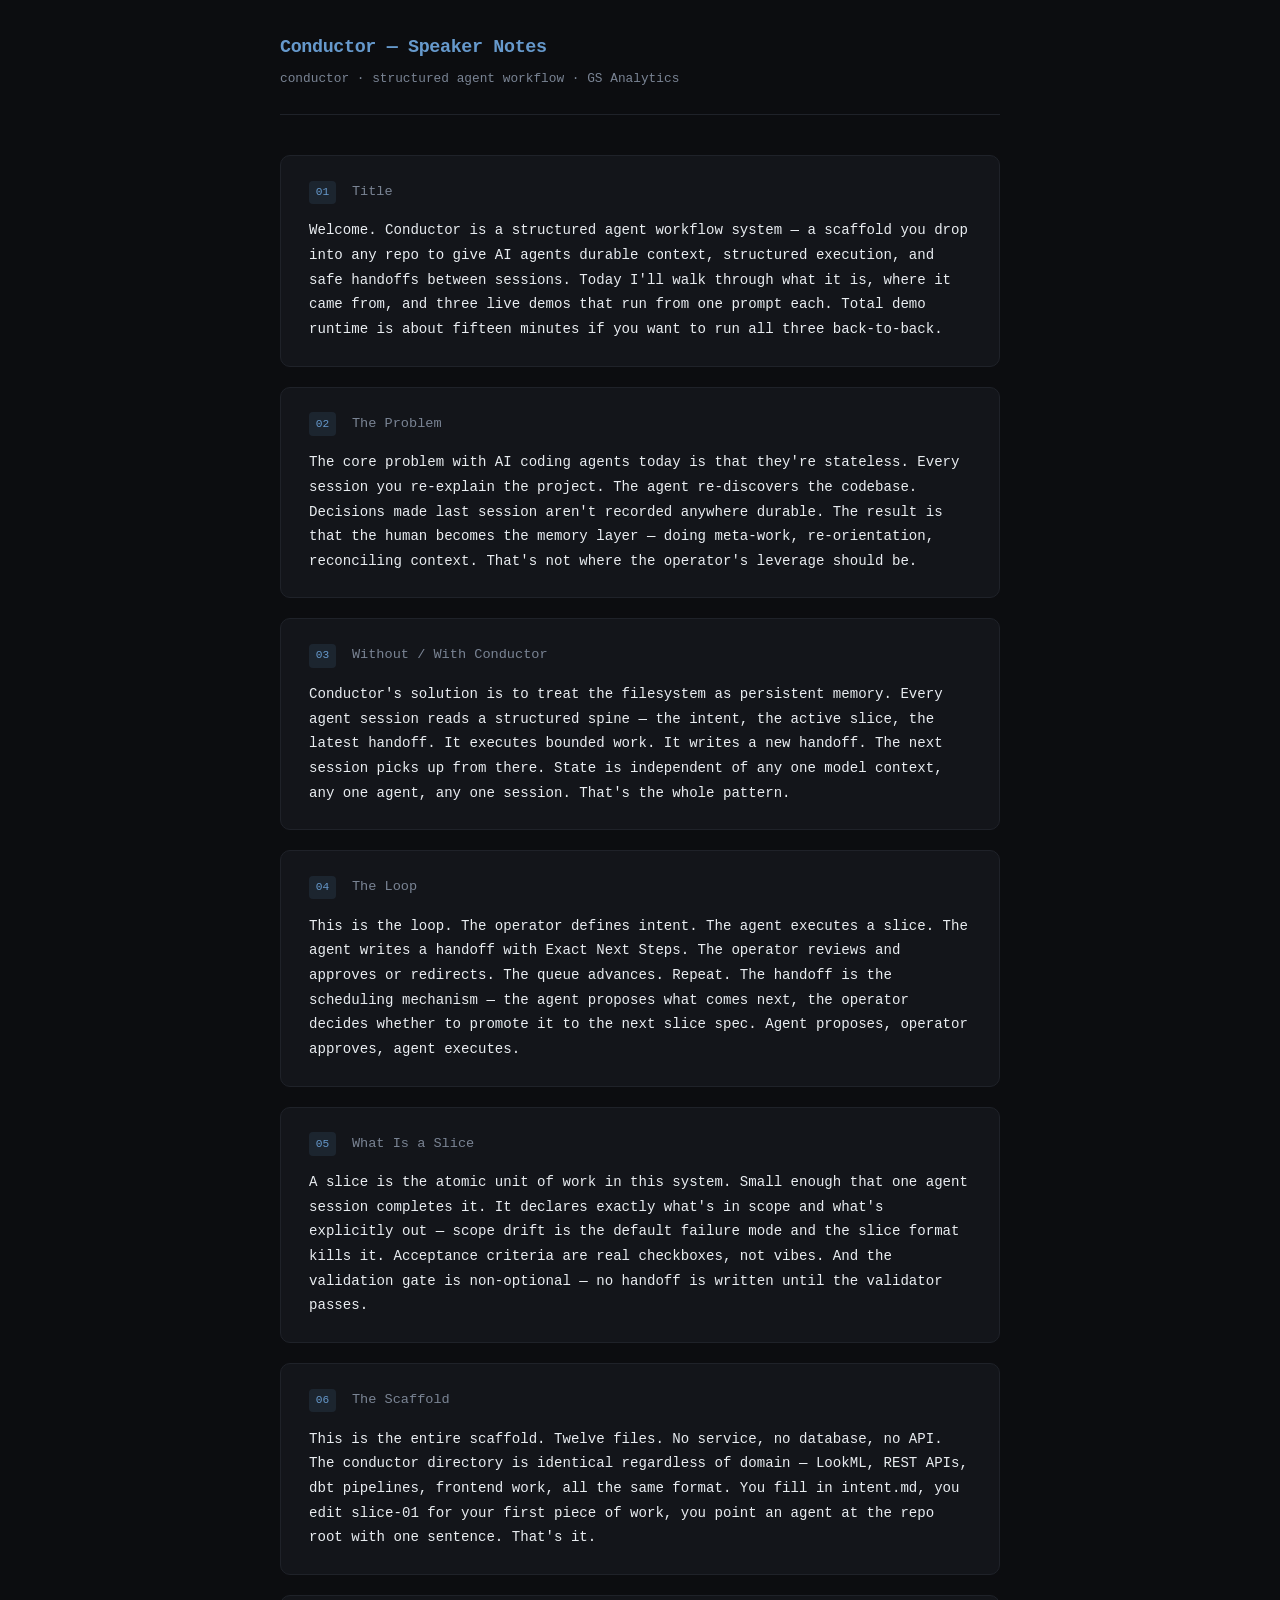
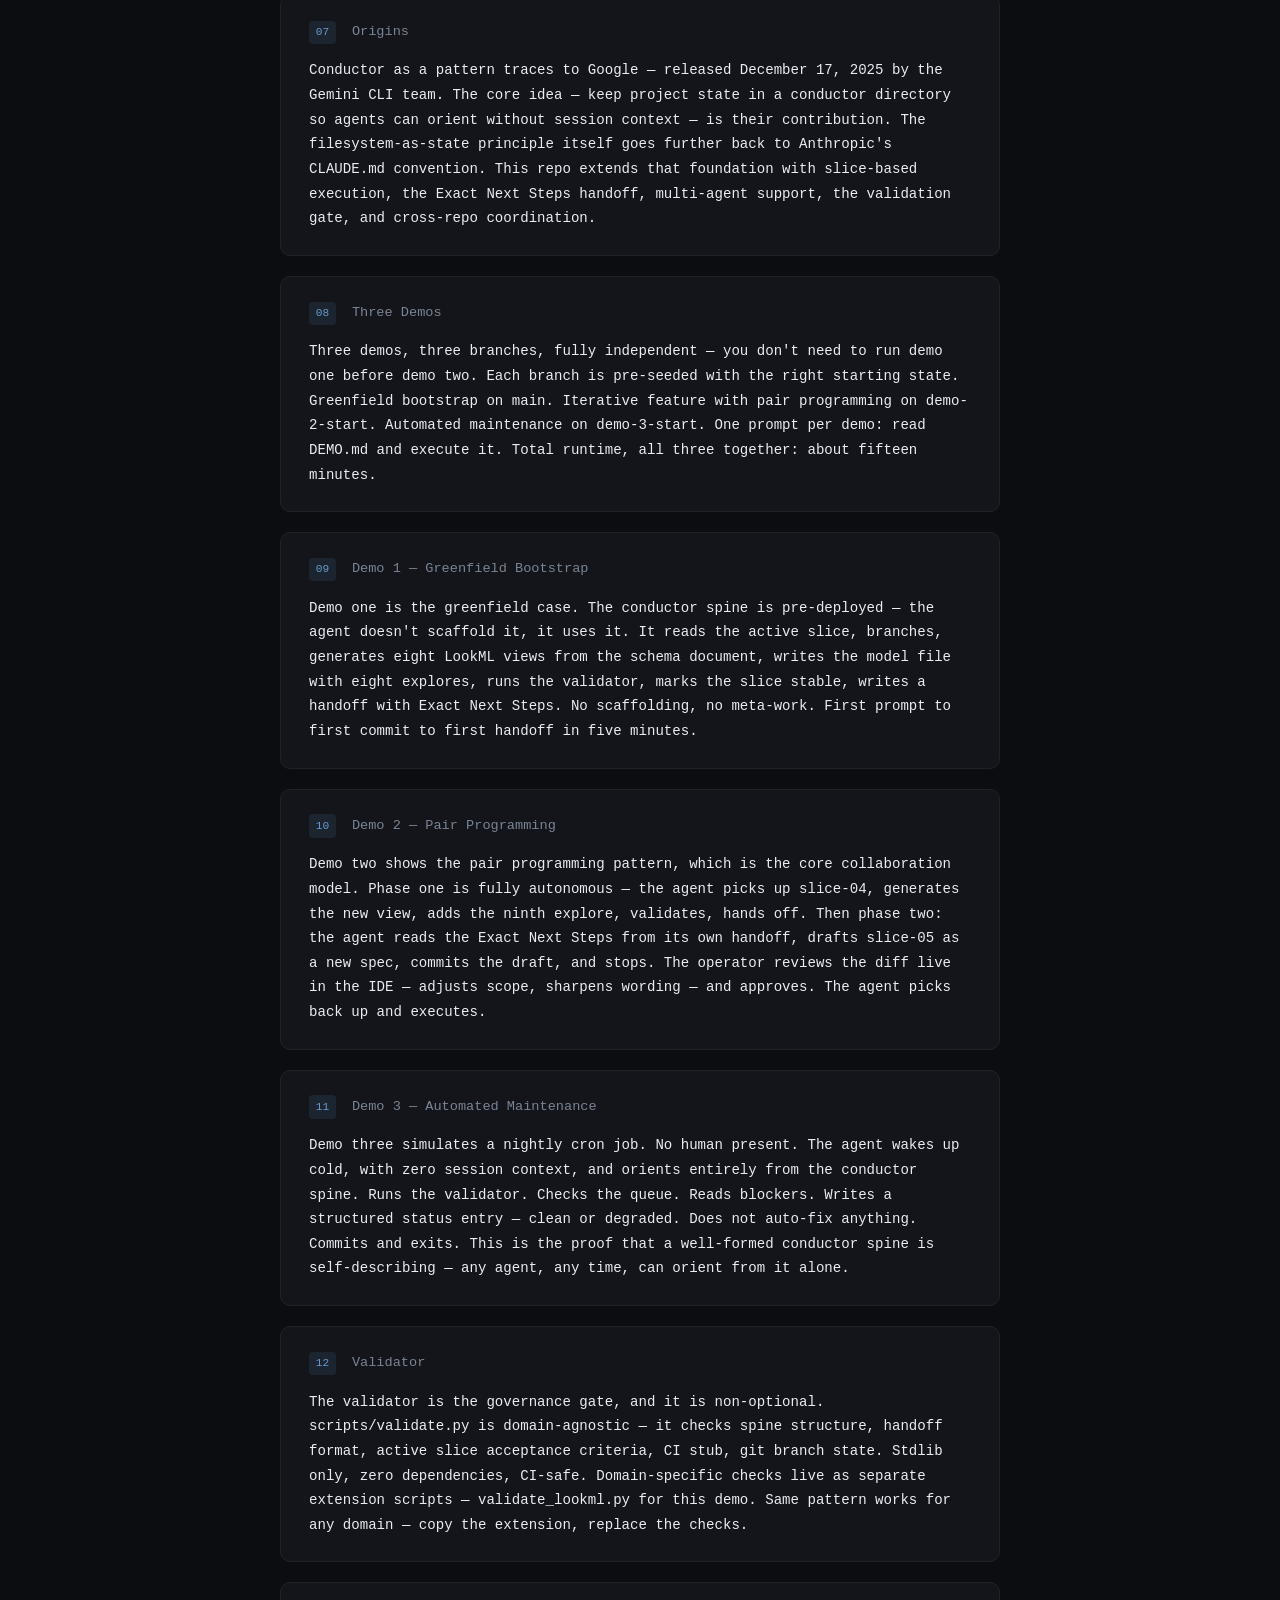
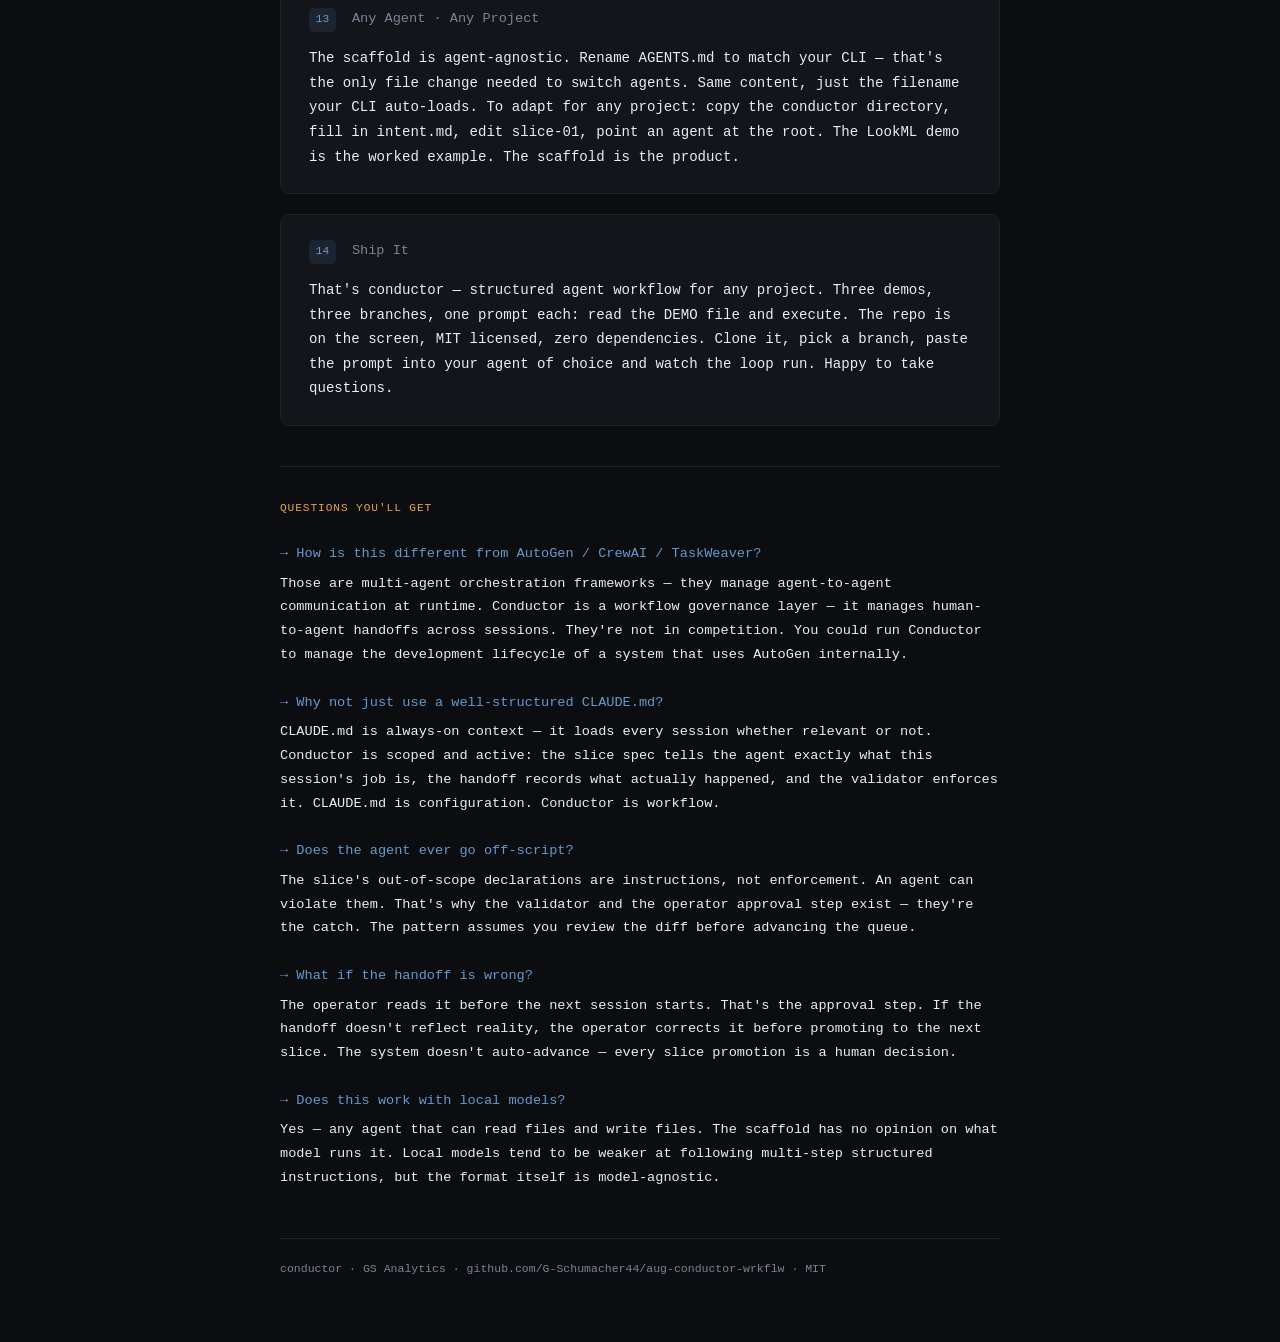
==== docs/notes.html @ 524f65d3 "feat(docs): add speaker notes companion page 14 slide notes + Q&A FAQ section (AutoGen/CrewAI, CLAUD" ====
<!doctype html>
<html lang="en">
<head>
  <meta charset="utf-8">
  <meta name="viewport" content="width=device-width, initial-scale=1">
  <title>Conductor — Speaker Notes</title>
  <style>
    :root {
      --bg:      #0c0d10;
      --surface: #13151a;
      --border:  #1f2229;
      --brand:   #6699cc;
      --text:    #e9edf1;
      --muted:   #7a8494;
      --ok:      #4caf82;
      --warn:    #e8a44a;
    }
    * { box-sizing: border-box; margin: 0; padding: 0; }
    body {
      background: var(--bg); color: var(--text);
      font-family: 'JetBrains Mono', 'Fira Code', ui-monospace, monospace;
      font-size: 15px; line-height: 1.7;
      padding: 2rem 1.25rem 4rem;
      max-width: 760px; margin: 0 auto;
    }
    header {
      border-bottom: 1px solid var(--border);
      padding-bottom: 1.5rem; margin-bottom: 2.5rem;
    }
    header h1 { font-size: 1.15rem; color: var(--brand); letter-spacing: -0.02em; }
    header p  { font-size: 0.8rem; color: var(--muted); margin-top: 0.3rem; }
    .slide {
      background: var(--surface); border: 1px solid var(--border);
      border-radius: 10px; padding: 1.5rem 1.75rem;
      margin-bottom: 1.25rem;
    }
    .slide-header {
      display: flex; align-items: baseline; gap: 1rem;
      margin-bottom: 0.9rem;
    }
    .num {
      font-size: 0.7rem; color: var(--brand);
      background: rgba(102,153,204,0.12);
      padding: 0.2em 0.6em; border-radius: 4px;
      white-space: nowrap; flex-shrink: 0;
    }
    .title { font-size: 0.85rem; color: var(--muted); }
    .note  { font-size: 0.88rem; color: var(--text); line-height: 1.75; }
    .divider {
      border: none; border-top: 1px solid var(--border);
      margin: 2.5rem 0 2rem;
    }
    .faq-header {
      font-size: 0.7rem; color: var(--warn); letter-spacing: 0.08em;
      text-transform: uppercase; margin-bottom: 1.5rem;
    }
    .faq { margin-bottom: 1.5rem; }
    .faq .q { color: var(--brand); font-size: 0.85rem; margin-bottom: 0.4rem; }
    .faq .a { color: var(--text); font-size: 0.85rem; line-height: 1.75; }
    footer {
      margin-top: 3rem; padding-top: 1.25rem;
      border-top: 1px solid var(--border);
      font-size: 0.72rem; color: var(--muted);
    }
  </style>
</head>
<body>

<header>
  <h1>Conductor — Speaker Notes</h1>
  <p>conductor · structured agent workflow · GS Analytics</p>
</header>

<div class="slide">
  <div class="slide-header">
    <span class="num">01</span>
    <span class="title">Title</span>
  </div>
  <p class="note">Welcome. Conductor is a structured agent workflow system — a scaffold you drop into any repo to give AI agents durable context, structured execution, and safe handoffs between sessions. Today I'll walk through what it is, where it came from, and three live demos that run from one prompt each. Total demo runtime is about fifteen minutes if you want to run all three back-to-back.</p>
</div>

<div class="slide">
  <div class="slide-header">
    <span class="num">02</span>
    <span class="title">The Problem</span>
  </div>
  <p class="note">The core problem with AI coding agents today is that they're stateless. Every session you re-explain the project. The agent re-discovers the codebase. Decisions made last session aren't recorded anywhere durable. The result is that the human becomes the memory layer — doing meta-work, re-orientation, reconciling context. That's not where the operator's leverage should be.</p>
</div>

<div class="slide">
  <div class="slide-header">
    <span class="num">03</span>
    <span class="title">Without / With Conductor</span>
  </div>
  <p class="note">Conductor's solution is to treat the filesystem as persistent memory. Every agent session reads a structured spine — the intent, the active slice, the latest handoff. It executes bounded work. It writes a new handoff. The next session picks up from there. State is independent of any one model context, any one agent, any one session. That's the whole pattern.</p>
</div>

<div class="slide">
  <div class="slide-header">
    <span class="num">04</span>
    <span class="title">The Loop</span>
  </div>
  <p class="note">This is the loop. The operator defines intent. The agent executes a slice. The agent writes a handoff with Exact Next Steps. The operator reviews and approves or redirects. The queue advances. Repeat. The handoff is the scheduling mechanism — the agent proposes what comes next, the operator decides whether to promote it to the next slice spec. Agent proposes, operator approves, agent executes.</p>
</div>

<div class="slide">
  <div class="slide-header">
    <span class="num">05</span>
    <span class="title">What Is a Slice</span>
  </div>
  <p class="note">A slice is the atomic unit of work in this system. Small enough that one agent session completes it. It declares exactly what's in scope and what's explicitly out — scope drift is the default failure mode and the slice format kills it. Acceptance criteria are real checkboxes, not vibes. And the validation gate is non-optional — no handoff is written until the validator passes.</p>
</div>

<div class="slide">
  <div class="slide-header">
    <span class="num">06</span>
    <span class="title">The Scaffold</span>
  </div>
  <p class="note">This is the entire scaffold. Twelve files. No service, no database, no API. The conductor directory is identical regardless of domain — LookML, REST APIs, dbt pipelines, frontend work, all the same format. You fill in intent.md, you edit slice-01 for your first piece of work, you point an agent at the repo root with one sentence. That's it.</p>
</div>

<div class="slide">
  <div class="slide-header">
    <span class="num">07</span>
    <span class="title">Origins</span>
  </div>
  <p class="note">Conductor as a pattern traces to Google — released December 17, 2025 by the Gemini CLI team. The core idea — keep project state in a conductor directory so agents can orient without session context — is their contribution. The filesystem-as-state principle itself goes further back to Anthropic's CLAUDE.md convention. This repo extends that foundation with slice-based execution, the Exact Next Steps handoff, multi-agent support, the validation gate, and cross-repo coordination.</p>
</div>

<div class="slide">
  <div class="slide-header">
    <span class="num">08</span>
    <span class="title">Three Demos</span>
  </div>
  <p class="note">Three demos, three branches, fully independent — you don't need to run demo one before demo two. Each branch is pre-seeded with the right starting state. Greenfield bootstrap on main. Iterative feature with pair programming on demo-2-start. Automated maintenance on demo-3-start. One prompt per demo: read DEMO.md and execute it. Total runtime, all three together: about fifteen minutes.</p>
</div>

<div class="slide">
  <div class="slide-header">
    <span class="num">09</span>
    <span class="title">Demo 1 — Greenfield Bootstrap</span>
  </div>
  <p class="note">Demo one is the greenfield case. The conductor spine is pre-deployed — the agent doesn't scaffold it, it uses it. It reads the active slice, branches, generates eight LookML views from the schema document, writes the model file with eight explores, runs the validator, marks the slice stable, writes a handoff with Exact Next Steps. No scaffolding, no meta-work. First prompt to first commit to first handoff in five minutes.</p>
</div>

<div class="slide">
  <div class="slide-header">
    <span class="num">10</span>
    <span class="title">Demo 2 — Pair Programming</span>
  </div>
  <p class="note">Demo two shows the pair programming pattern, which is the core collaboration model. Phase one is fully autonomous — the agent picks up slice-04, generates the new view, adds the ninth explore, validates, hands off. Then phase two: the agent reads the Exact Next Steps from its own handoff, drafts slice-05 as a new spec, commits the draft, and stops. The operator reviews the diff live in the IDE — adjusts scope, sharpens wording — and approves. The agent picks back up and executes.</p>
</div>

<div class="slide">
  <div class="slide-header">
    <span class="num">11</span>
    <span class="title">Demo 3 — Automated Maintenance</span>
  </div>
  <p class="note">Demo three simulates a nightly cron job. No human present. The agent wakes up cold, with zero session context, and orients entirely from the conductor spine. Runs the validator. Checks the queue. Reads blockers. Writes a structured status entry — clean or degraded. Does not auto-fix anything. Commits and exits. This is the proof that a well-formed conductor spine is self-describing — any agent, any time, can orient from it alone.</p>
</div>

<div class="slide">
  <div class="slide-header">
    <span class="num">12</span>
    <span class="title">Validator</span>
  </div>
  <p class="note">The validator is the governance gate, and it is non-optional. scripts/validate.py is domain-agnostic — it checks spine structure, handoff format, active slice acceptance criteria, CI stub, git branch state. Stdlib only, zero dependencies, CI-safe. Domain-specific checks live as separate extension scripts — validate_lookml.py for this demo. Same pattern works for any domain — copy the extension, replace the checks.</p>
</div>

<div class="slide">
  <div class="slide-header">
    <span class="num">13</span>
    <span class="title">Any Agent · Any Project</span>
  </div>
  <p class="note">The scaffold is agent-agnostic. Rename AGENTS.md to match your CLI — that's the only file change needed to switch agents. Same content, just the filename your CLI auto-loads. To adapt for any project: copy the conductor directory, fill in intent.md, edit slice-01, point an agent at the root. The LookML demo is the worked example. The scaffold is the product.</p>
</div>

<div class="slide">
  <div class="slide-header">
    <span class="num">14</span>
    <span class="title">Ship It</span>
  </div>
  <p class="note">That's conductor — structured agent workflow for any project. Three demos, three branches, one prompt each: read the DEMO file and execute. The repo is on the screen, MIT licensed, zero dependencies. Clone it, pick a branch, paste the prompt into your agent of choice and watch the loop run. Happy to take questions.</p>
</div>

<hr class="divider">

<p class="faq-header">Questions you'll get</p>

<div class="faq">
  <p class="q">→ How is this different from AutoGen / CrewAI / TaskWeaver?</p>
  <p class="a">Those are multi-agent orchestration frameworks — they manage agent-to-agent communication at runtime. Conductor is a workflow governance layer — it manages human-to-agent handoffs across sessions. They're not in competition. You could run Conductor to manage the development lifecycle of a system that uses AutoGen internally.</p>
</div>

<div class="faq">
  <p class="q">→ Why not just use a well-structured CLAUDE.md?</p>
  <p class="a">CLAUDE.md is always-on context — it loads every session whether relevant or not. Conductor is scoped and active: the slice spec tells the agent exactly what this session's job is, the handoff records what actually happened, and the validator enforces it. CLAUDE.md is configuration. Conductor is workflow.</p>
</div>

<div class="faq">
  <p class="q">→ Does the agent ever go off-script?</p>
  <p class="a">The slice's out-of-scope declarations are instructions, not enforcement. An agent can violate them. That's why the validator and the operator approval step exist — they're the catch. The pattern assumes you review the diff before advancing the queue.</p>
</div>

<div class="faq">
  <p class="q">→ What if the handoff is wrong?</p>
  <p class="a">The operator reads it before the next session starts. That's the approval step. If the handoff doesn't reflect reality, the operator corrects it before promoting to the next slice. The system doesn't auto-advance — every slice promotion is a human decision.</p>
</div>

<div class="faq">
  <p class="q">→ Does this work with local models?</p>
  <p class="a">Yes — any agent that can read files and write files. The scaffold has no opinion on what model runs it. Local models tend to be weaker at following multi-step structured instructions, but the format itself is model-agnostic.</p>
</div>

<footer>
  conductor · GS Analytics · github.com/G-Schumacher44/aug-conductor-wrkflw · MIT
</footer>

</body>
</html>
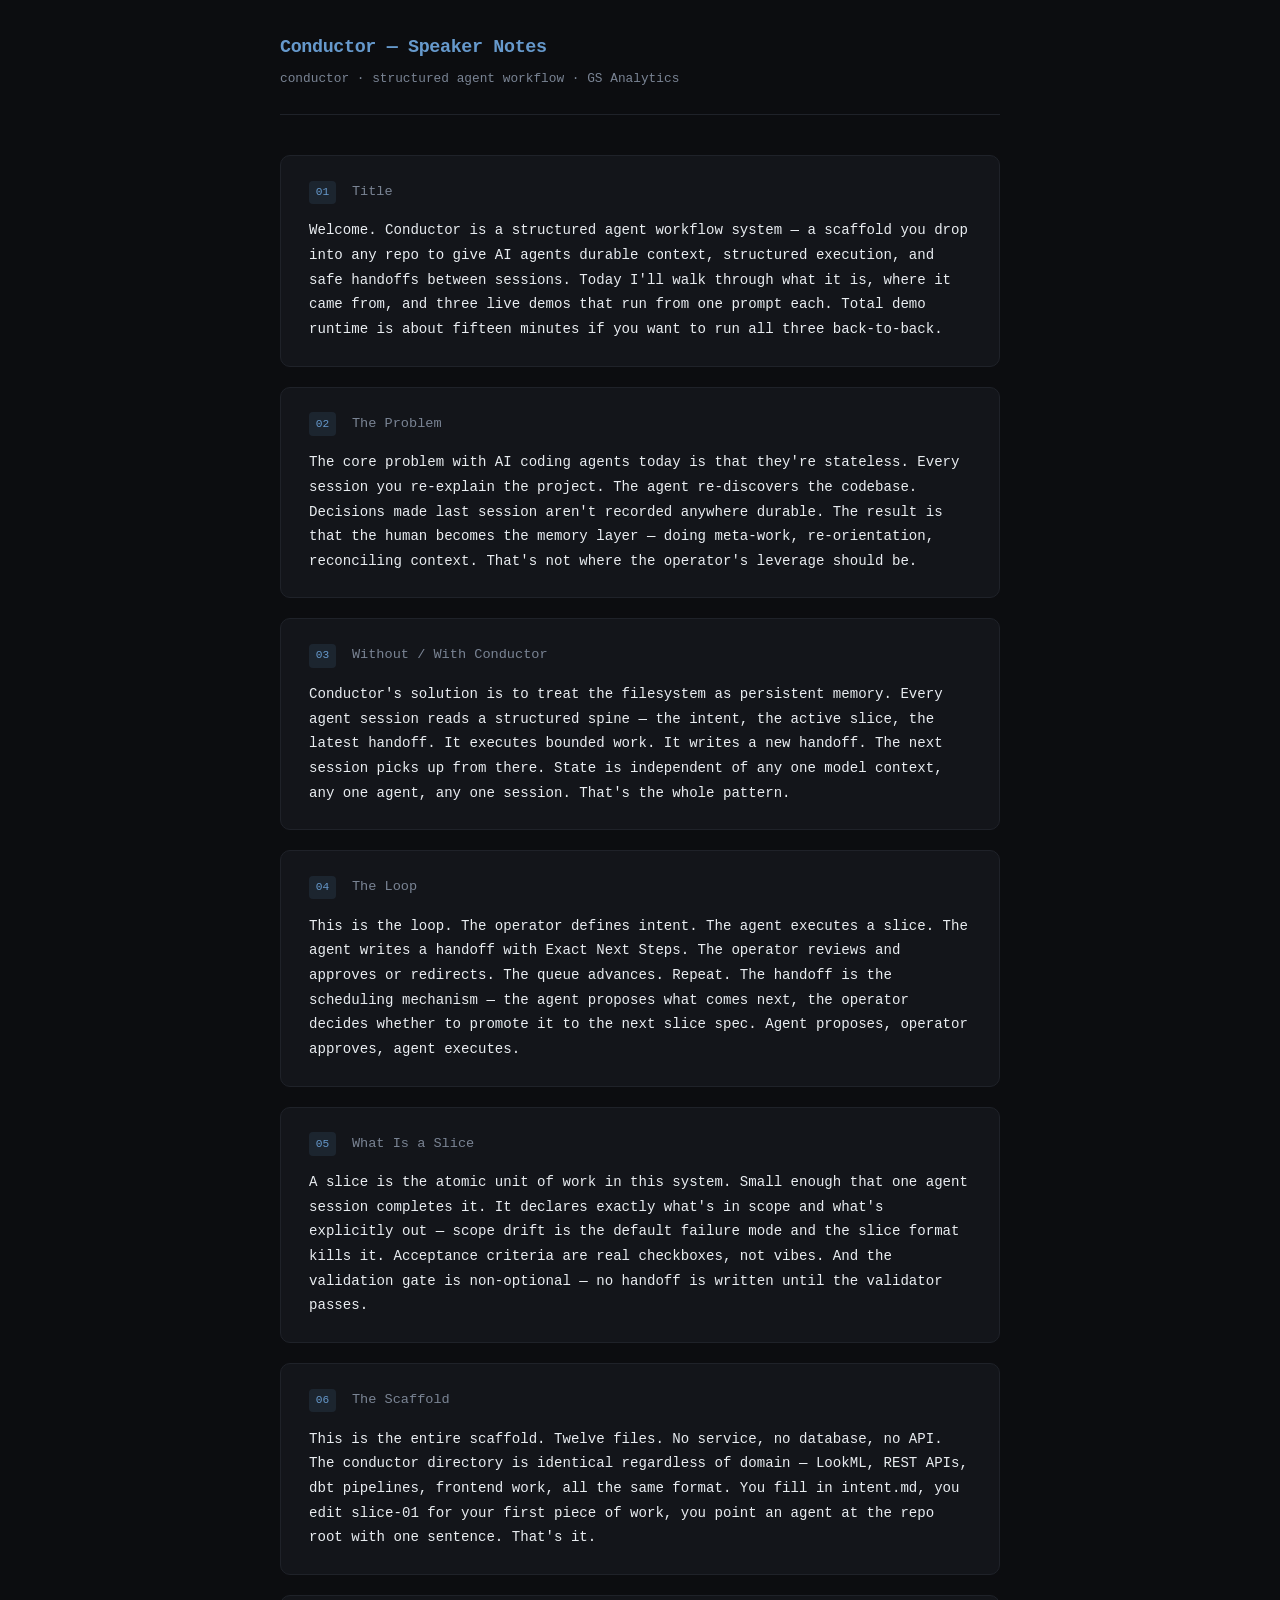
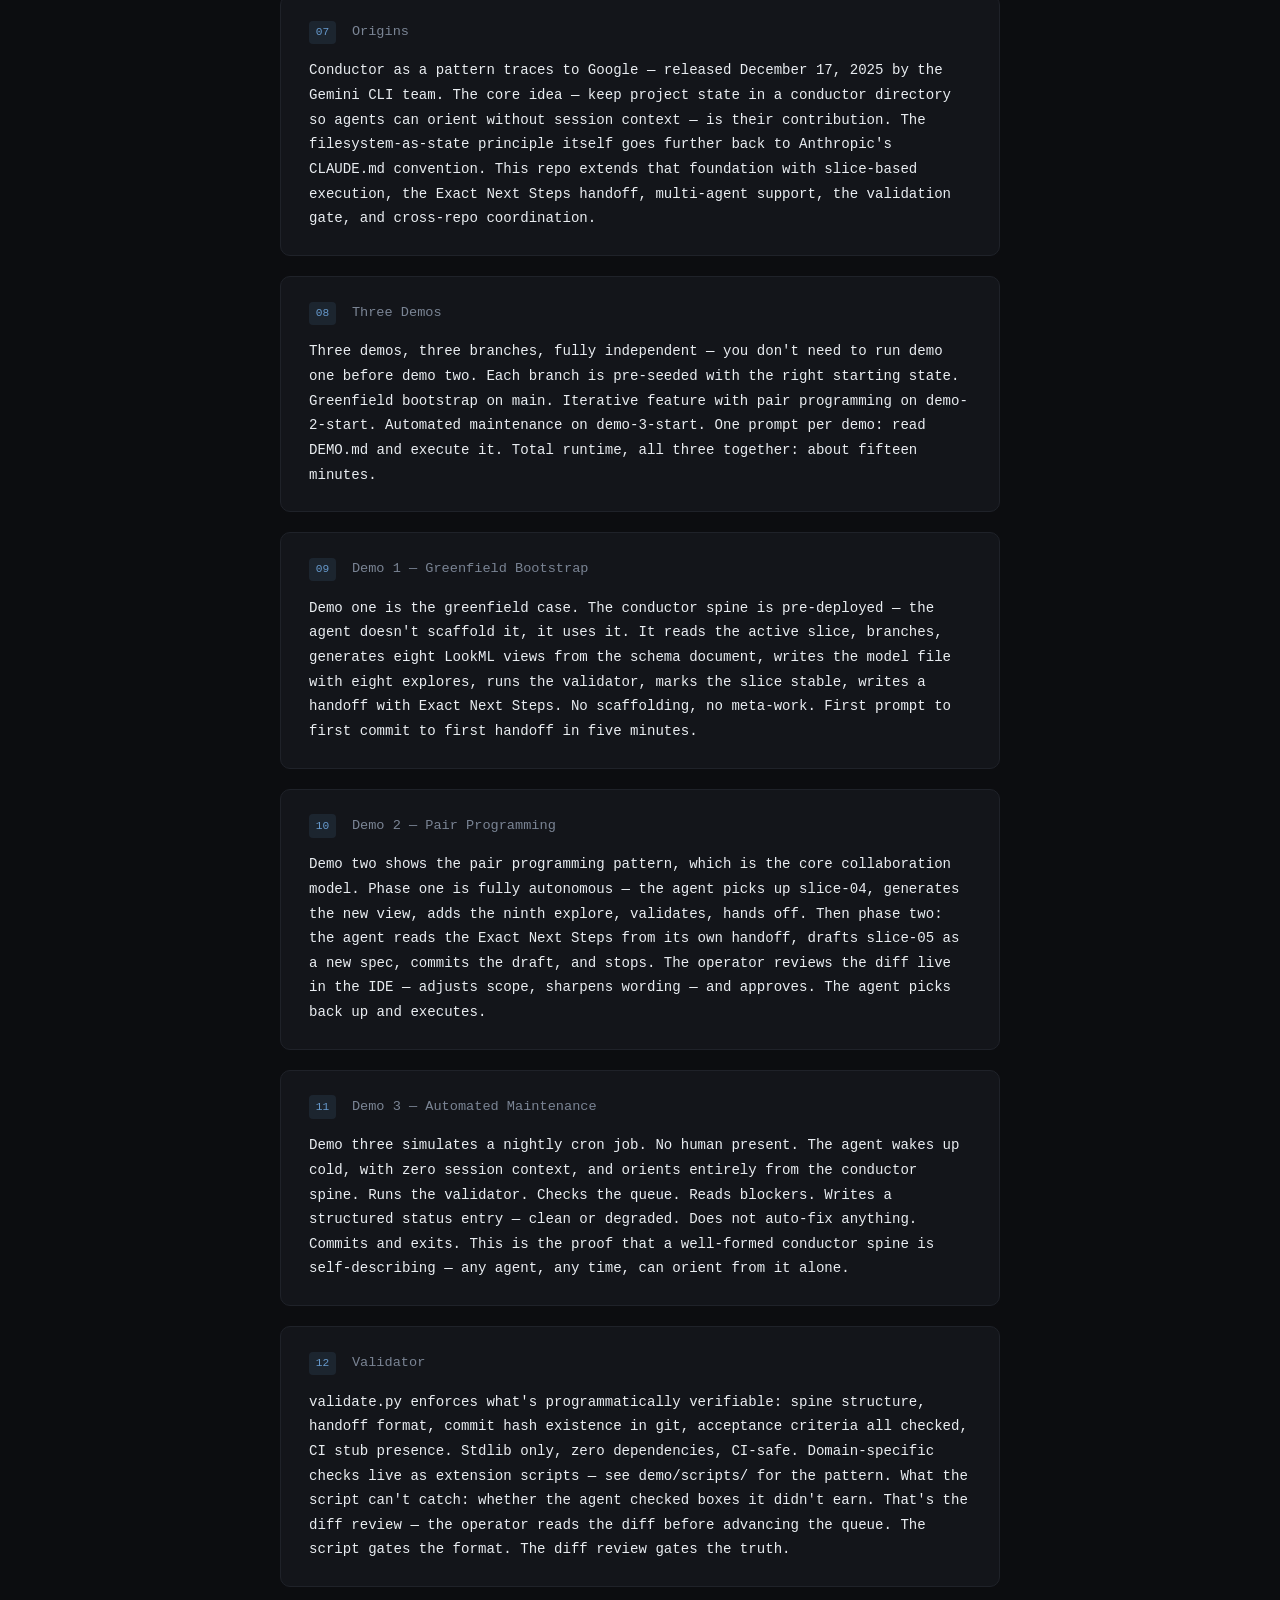
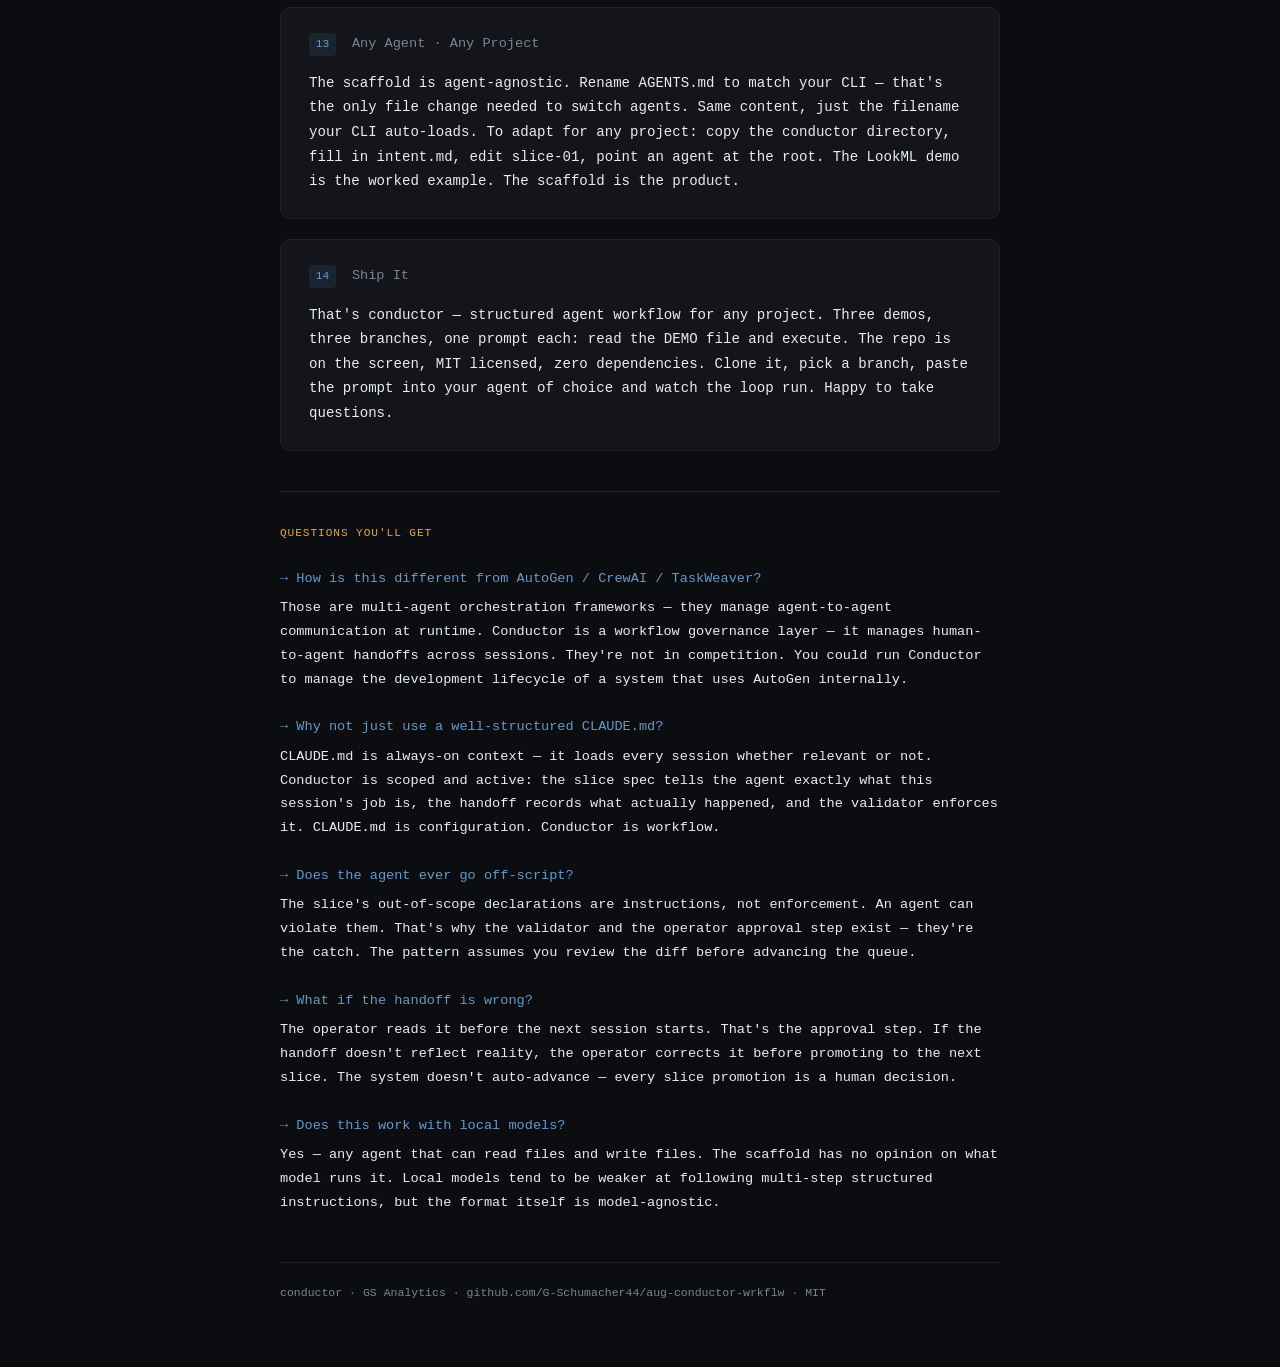
==== commit 4fed24b0: "fix(validate): honest governance scope — commit hash check, criteria fail, accurate slide copy valid" ====
--- a/docs/notes.html
+++ b/docs/notes.html
@@ -164,7 +164,7 @@
     <span class="num">12</span>
     <span class="title">Validator</span>
   </div>
-  <p class="note">The validator is the governance gate, and it is non-optional. scripts/validate.py is domain-agnostic — it checks spine structure, handoff format, active slice acceptance criteria, CI stub, git branch state. Stdlib only, zero dependencies, CI-safe. Domain-specific checks live as separate extension scripts — validate_lookml.py for this demo. Same pattern works for any domain — copy the extension, replace the checks.</p>
+  <p class="note">validate.py enforces what's programmatically verifiable: spine structure, handoff format, commit hash existence in git, acceptance criteria all checked, CI stub presence. Stdlib only, zero dependencies, CI-safe. Domain-specific checks live as extension scripts — see demo/scripts/ for the pattern. What the script can't catch: whether the agent checked boxes it didn't earn. That's the diff review — the operator reads the diff before advancing the queue. The script gates the format. The diff review gates the truth.</p>
 </div>
 
 <div class="slide">
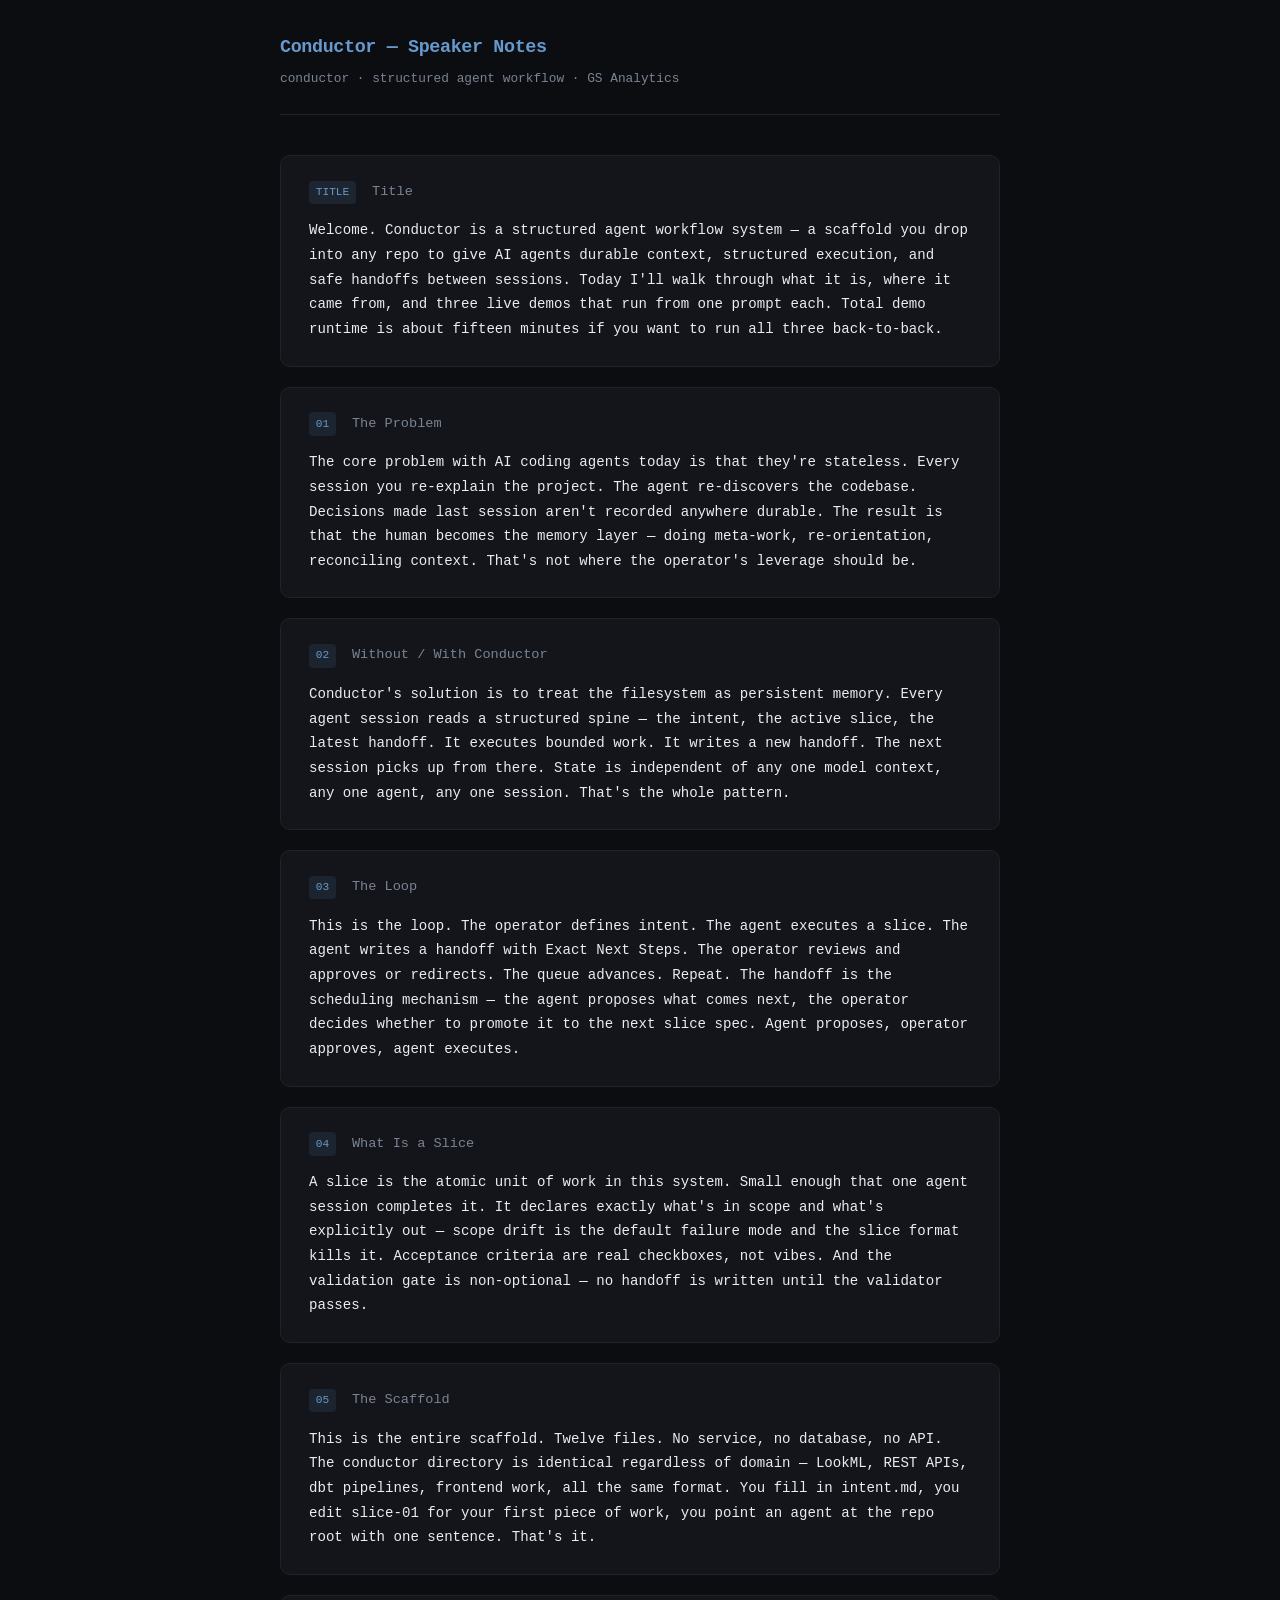
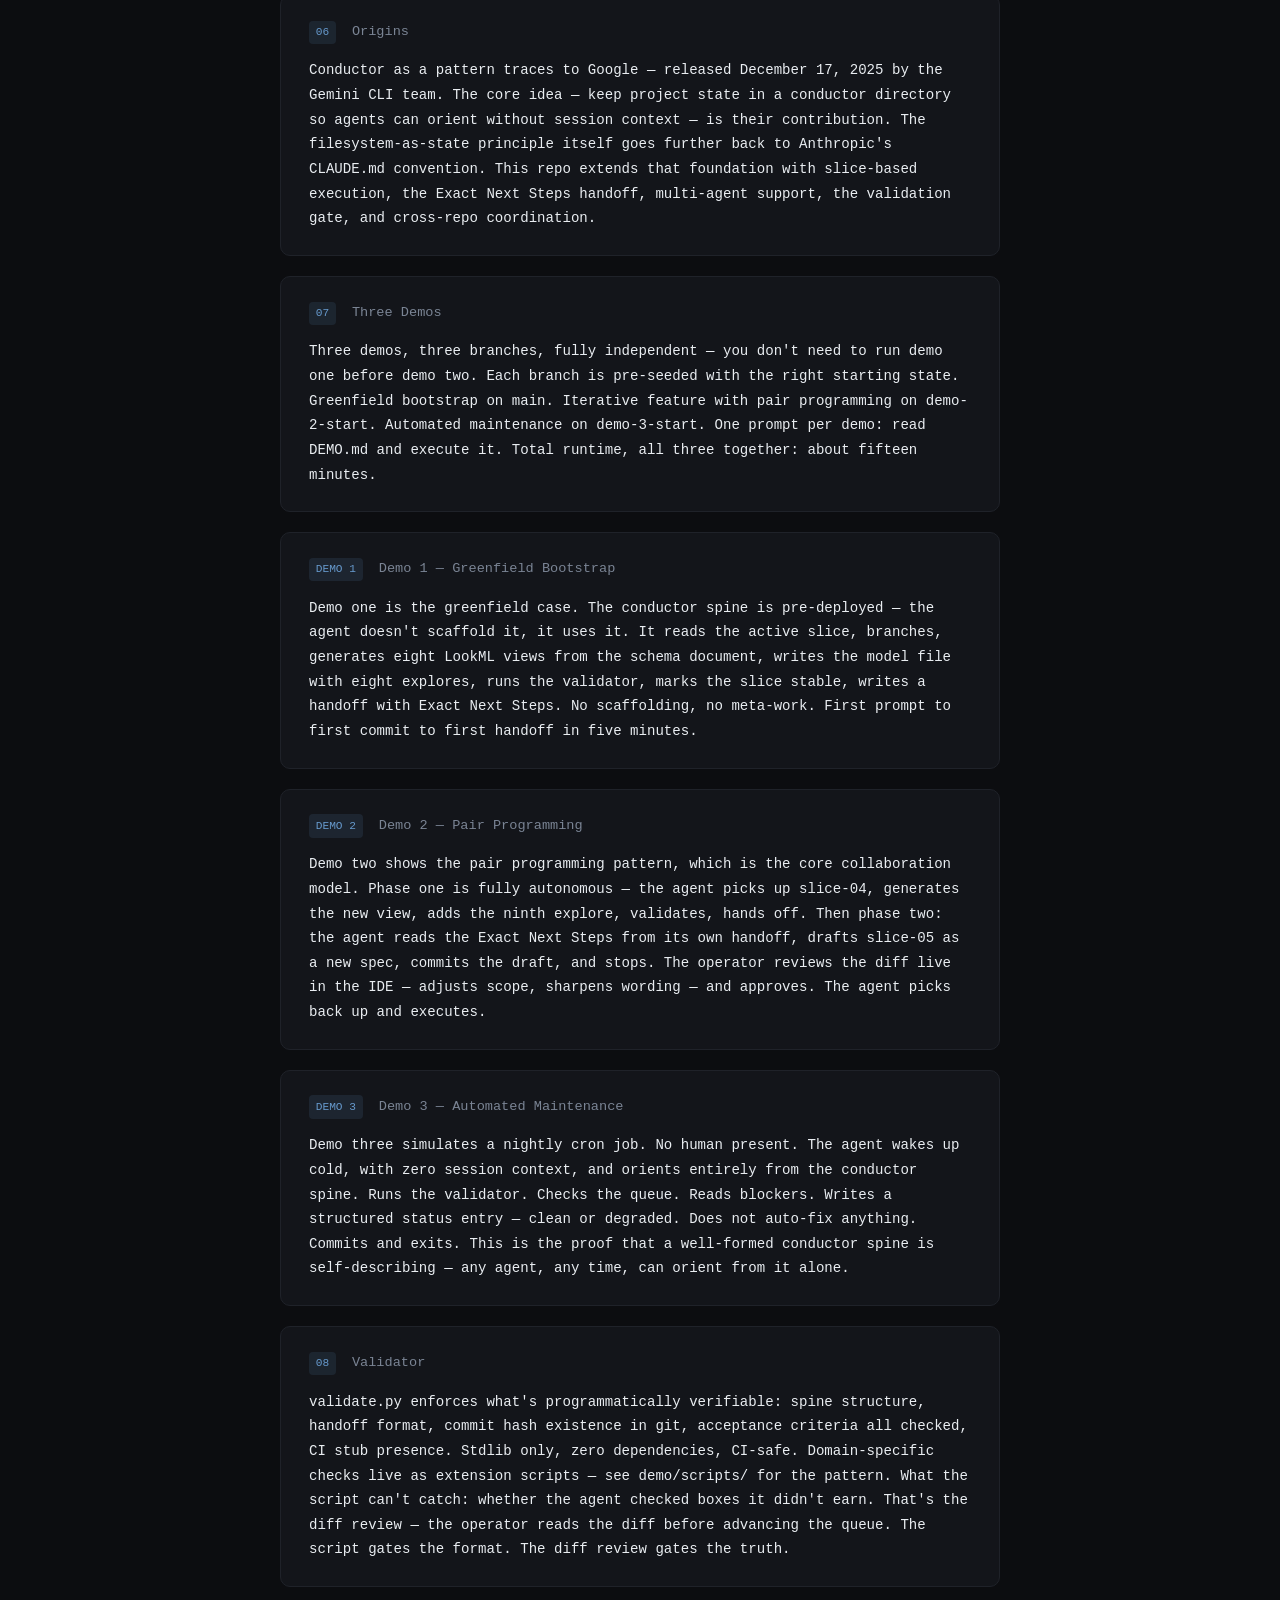
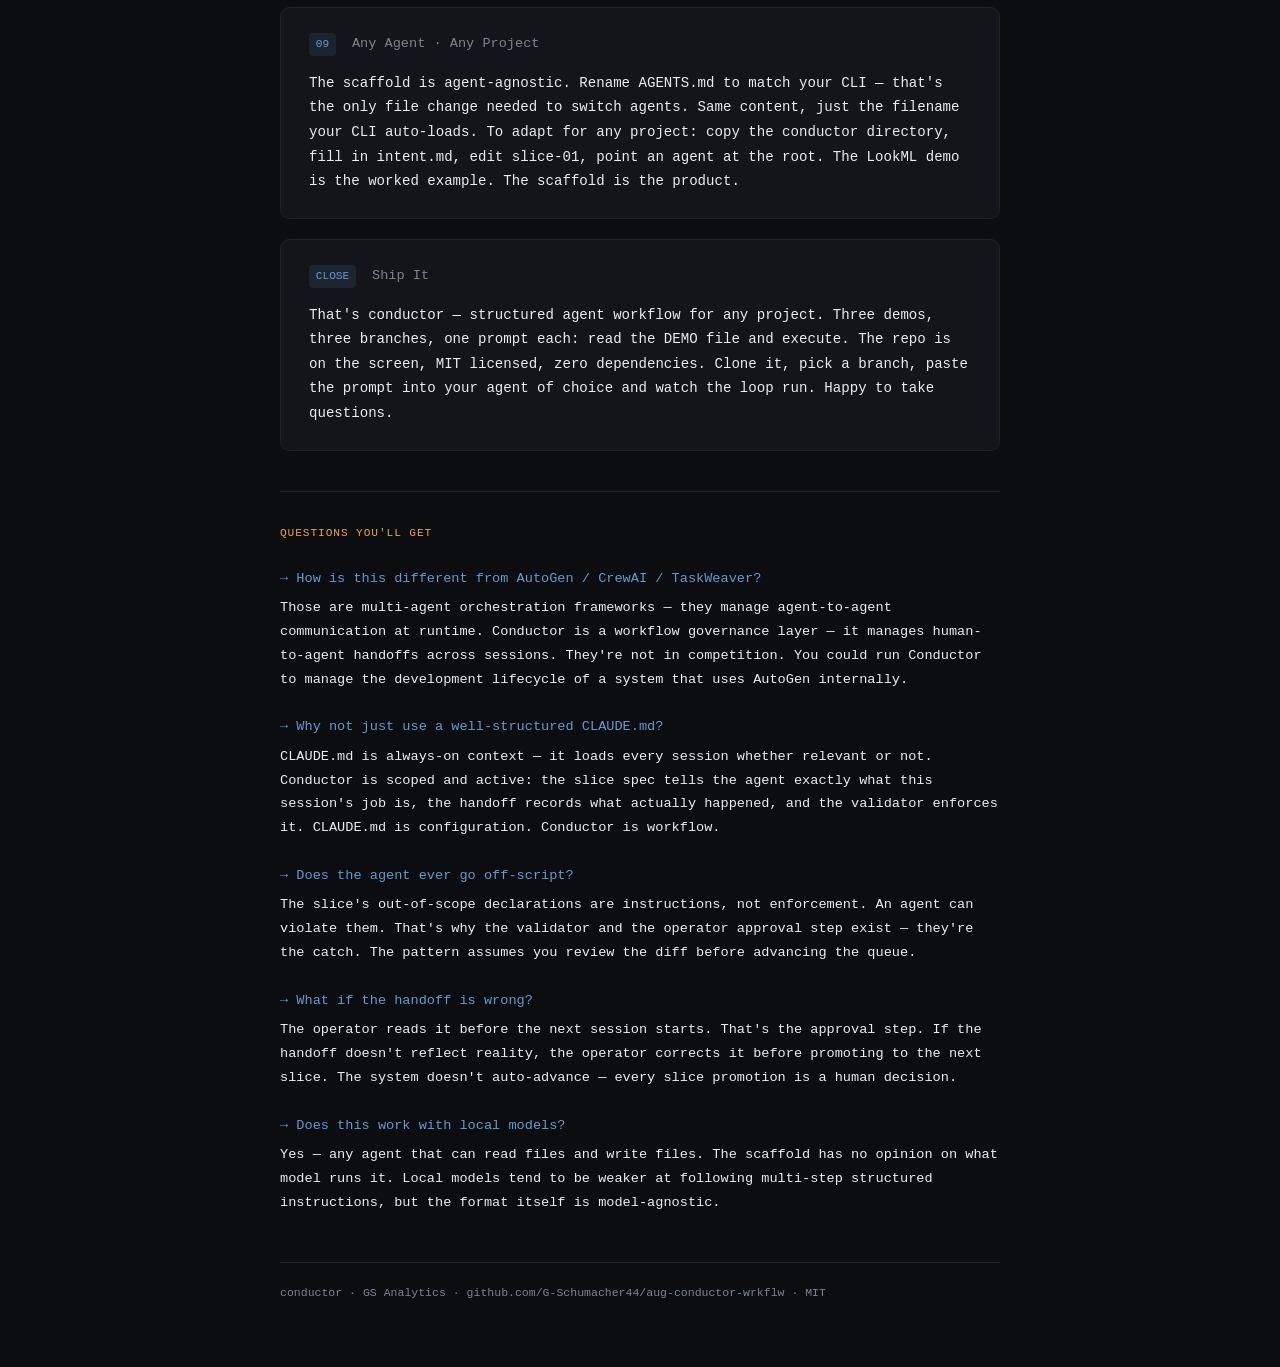
==== commit 0a4c6359: "fix(docs): correct 404 source links, add references, align notes numbering README.md: - Fix Google D" ====
--- a/docs/notes.html
+++ b/docs/notes.html
@@ -73,103 +73,103 @@
 
 <div class="slide">
   <div class="slide-header">
+    <span class="num">TITLE</span>
+    <span class="title">Title</span>
+  </div>
+  <p class="note">Welcome. Conductor is a structured agent workflow system — a scaffold you drop into any repo to give AI agents durable context, structured execution, and safe handoffs between sessions. Today I'll walk through what it is, where it came from, and three live demos that run from one prompt each. Total demo runtime is about fifteen minutes if you want to run all three back-to-back.</p>
+</div>
+
+<div class="slide">
+  <div class="slide-header">
     <span class="num">01</span>
-    <span class="title">Title</span>
-  </div>
-  <p class="note">Welcome. Conductor is a structured agent workflow system — a scaffold you drop into any repo to give AI agents durable context, structured execution, and safe handoffs between sessions. Today I'll walk through what it is, where it came from, and three live demos that run from one prompt each. Total demo runtime is about fifteen minutes if you want to run all three back-to-back.</p>
+    <span class="title">The Problem</span>
+  </div>
+  <p class="note">The core problem with AI coding agents today is that they're stateless. Every session you re-explain the project. The agent re-discovers the codebase. Decisions made last session aren't recorded anywhere durable. The result is that the human becomes the memory layer — doing meta-work, re-orientation, reconciling context. That's not where the operator's leverage should be.</p>
 </div>
 
 <div class="slide">
   <div class="slide-header">
     <span class="num">02</span>
-    <span class="title">The Problem</span>
-  </div>
-  <p class="note">The core problem with AI coding agents today is that they're stateless. Every session you re-explain the project. The agent re-discovers the codebase. Decisions made last session aren't recorded anywhere durable. The result is that the human becomes the memory layer — doing meta-work, re-orientation, reconciling context. That's not where the operator's leverage should be.</p>
+    <span class="title">Without / With Conductor</span>
+  </div>
+  <p class="note">Conductor's solution is to treat the filesystem as persistent memory. Every agent session reads a structured spine — the intent, the active slice, the latest handoff. It executes bounded work. It writes a new handoff. The next session picks up from there. State is independent of any one model context, any one agent, any one session. That's the whole pattern.</p>
 </div>
 
 <div class="slide">
   <div class="slide-header">
     <span class="num">03</span>
-    <span class="title">Without / With Conductor</span>
-  </div>
-  <p class="note">Conductor's solution is to treat the filesystem as persistent memory. Every agent session reads a structured spine — the intent, the active slice, the latest handoff. It executes bounded work. It writes a new handoff. The next session picks up from there. State is independent of any one model context, any one agent, any one session. That's the whole pattern.</p>
+    <span class="title">The Loop</span>
+  </div>
+  <p class="note">This is the loop. The operator defines intent. The agent executes a slice. The agent writes a handoff with Exact Next Steps. The operator reviews and approves or redirects. The queue advances. Repeat. The handoff is the scheduling mechanism — the agent proposes what comes next, the operator decides whether to promote it to the next slice spec. Agent proposes, operator approves, agent executes.</p>
 </div>
 
 <div class="slide">
   <div class="slide-header">
     <span class="num">04</span>
-    <span class="title">The Loop</span>
-  </div>
-  <p class="note">This is the loop. The operator defines intent. The agent executes a slice. The agent writes a handoff with Exact Next Steps. The operator reviews and approves or redirects. The queue advances. Repeat. The handoff is the scheduling mechanism — the agent proposes what comes next, the operator decides whether to promote it to the next slice spec. Agent proposes, operator approves, agent executes.</p>
+    <span class="title">What Is a Slice</span>
+  </div>
+  <p class="note">A slice is the atomic unit of work in this system. Small enough that one agent session completes it. It declares exactly what's in scope and what's explicitly out — scope drift is the default failure mode and the slice format kills it. Acceptance criteria are real checkboxes, not vibes. And the validation gate is non-optional — no handoff is written until the validator passes.</p>
 </div>
 
 <div class="slide">
   <div class="slide-header">
     <span class="num">05</span>
-    <span class="title">What Is a Slice</span>
-  </div>
-  <p class="note">A slice is the atomic unit of work in this system. Small enough that one agent session completes it. It declares exactly what's in scope and what's explicitly out — scope drift is the default failure mode and the slice format kills it. Acceptance criteria are real checkboxes, not vibes. And the validation gate is non-optional — no handoff is written until the validator passes.</p>
+    <span class="title">The Scaffold</span>
+  </div>
+  <p class="note">This is the entire scaffold. Twelve files. No service, no database, no API. The conductor directory is identical regardless of domain — LookML, REST APIs, dbt pipelines, frontend work, all the same format. You fill in intent.md, you edit slice-01 for your first piece of work, you point an agent at the repo root with one sentence. That's it.</p>
 </div>
 
 <div class="slide">
   <div class="slide-header">
     <span class="num">06</span>
-    <span class="title">The Scaffold</span>
-  </div>
-  <p class="note">This is the entire scaffold. Twelve files. No service, no database, no API. The conductor directory is identical regardless of domain — LookML, REST APIs, dbt pipelines, frontend work, all the same format. You fill in intent.md, you edit slice-01 for your first piece of work, you point an agent at the repo root with one sentence. That's it.</p>
+    <span class="title">Origins</span>
+  </div>
+  <p class="note">Conductor as a pattern traces to Google — released December 17, 2025 by the Gemini CLI team. The core idea — keep project state in a conductor directory so agents can orient without session context — is their contribution. The filesystem-as-state principle itself goes further back to Anthropic's CLAUDE.md convention. This repo extends that foundation with slice-based execution, the Exact Next Steps handoff, multi-agent support, the validation gate, and cross-repo coordination.</p>
 </div>
 
 <div class="slide">
   <div class="slide-header">
     <span class="num">07</span>
-    <span class="title">Origins</span>
-  </div>
-  <p class="note">Conductor as a pattern traces to Google — released December 17, 2025 by the Gemini CLI team. The core idea — keep project state in a conductor directory so agents can orient without session context — is their contribution. The filesystem-as-state principle itself goes further back to Anthropic's CLAUDE.md convention. This repo extends that foundation with slice-based execution, the Exact Next Steps handoff, multi-agent support, the validation gate, and cross-repo coordination.</p>
+    <span class="title">Three Demos</span>
+  </div>
+  <p class="note">Three demos, three branches, fully independent — you don't need to run demo one before demo two. Each branch is pre-seeded with the right starting state. Greenfield bootstrap on main. Iterative feature with pair programming on demo-2-start. Automated maintenance on demo-3-start. One prompt per demo: read DEMO.md and execute it. Total runtime, all three together: about fifteen minutes.</p>
+</div>
+
+<div class="slide">
+  <div class="slide-header">
+    <span class="num">DEMO 1</span>
+    <span class="title">Demo 1 — Greenfield Bootstrap</span>
+  </div>
+  <p class="note">Demo one is the greenfield case. The conductor spine is pre-deployed — the agent doesn't scaffold it, it uses it. It reads the active slice, branches, generates eight LookML views from the schema document, writes the model file with eight explores, runs the validator, marks the slice stable, writes a handoff with Exact Next Steps. No scaffolding, no meta-work. First prompt to first commit to first handoff in five minutes.</p>
+</div>
+
+<div class="slide">
+  <div class="slide-header">
+    <span class="num">DEMO 2</span>
+    <span class="title">Demo 2 — Pair Programming</span>
+  </div>
+  <p class="note">Demo two shows the pair programming pattern, which is the core collaboration model. Phase one is fully autonomous — the agent picks up slice-04, generates the new view, adds the ninth explore, validates, hands off. Then phase two: the agent reads the Exact Next Steps from its own handoff, drafts slice-05 as a new spec, commits the draft, and stops. The operator reviews the diff live in the IDE — adjusts scope, sharpens wording — and approves. The agent picks back up and executes.</p>
+</div>
+
+<div class="slide">
+  <div class="slide-header">
+    <span class="num">DEMO 3</span>
+    <span class="title">Demo 3 — Automated Maintenance</span>
+  </div>
+  <p class="note">Demo three simulates a nightly cron job. No human present. The agent wakes up cold, with zero session context, and orients entirely from the conductor spine. Runs the validator. Checks the queue. Reads blockers. Writes a structured status entry — clean or degraded. Does not auto-fix anything. Commits and exits. This is the proof that a well-formed conductor spine is self-describing — any agent, any time, can orient from it alone.</p>
 </div>
 
 <div class="slide">
   <div class="slide-header">
     <span class="num">08</span>
-    <span class="title">Three Demos</span>
-  </div>
-  <p class="note">Three demos, three branches, fully independent — you don't need to run demo one before demo two. Each branch is pre-seeded with the right starting state. Greenfield bootstrap on main. Iterative feature with pair programming on demo-2-start. Automated maintenance on demo-3-start. One prompt per demo: read DEMO.md and execute it. Total runtime, all three together: about fifteen minutes.</p>
+    <span class="title">Validator</span>
+  </div>
+  <p class="note">validate.py enforces what's programmatically verifiable: spine structure, handoff format, commit hash existence in git, acceptance criteria all checked, CI stub presence. Stdlib only, zero dependencies, CI-safe. Domain-specific checks live as extension scripts — see demo/scripts/ for the pattern. What the script can't catch: whether the agent checked boxes it didn't earn. That's the diff review — the operator reads the diff before advancing the queue. The script gates the format. The diff review gates the truth.</p>
 </div>
 
 <div class="slide">
   <div class="slide-header">
     <span class="num">09</span>
-    <span class="title">Demo 1 — Greenfield Bootstrap</span>
-  </div>
-  <p class="note">Demo one is the greenfield case. The conductor spine is pre-deployed — the agent doesn't scaffold it, it uses it. It reads the active slice, branches, generates eight LookML views from the schema document, writes the model file with eight explores, runs the validator, marks the slice stable, writes a handoff with Exact Next Steps. No scaffolding, no meta-work. First prompt to first commit to first handoff in five minutes.</p>
-</div>
-
-<div class="slide">
-  <div class="slide-header">
-    <span class="num">10</span>
-    <span class="title">Demo 2 — Pair Programming</span>
-  </div>
-  <p class="note">Demo two shows the pair programming pattern, which is the core collaboration model. Phase one is fully autonomous — the agent picks up slice-04, generates the new view, adds the ninth explore, validates, hands off. Then phase two: the agent reads the Exact Next Steps from its own handoff, drafts slice-05 as a new spec, commits the draft, and stops. The operator reviews the diff live in the IDE — adjusts scope, sharpens wording — and approves. The agent picks back up and executes.</p>
-</div>
-
-<div class="slide">
-  <div class="slide-header">
-    <span class="num">11</span>
-    <span class="title">Demo 3 — Automated Maintenance</span>
-  </div>
-  <p class="note">Demo three simulates a nightly cron job. No human present. The agent wakes up cold, with zero session context, and orients entirely from the conductor spine. Runs the validator. Checks the queue. Reads blockers. Writes a structured status entry — clean or degraded. Does not auto-fix anything. Commits and exits. This is the proof that a well-formed conductor spine is self-describing — any agent, any time, can orient from it alone.</p>
-</div>
-
-<div class="slide">
-  <div class="slide-header">
-    <span class="num">12</span>
-    <span class="title">Validator</span>
-  </div>
-  <p class="note">validate.py enforces what's programmatically verifiable: spine structure, handoff format, commit hash existence in git, acceptance criteria all checked, CI stub presence. Stdlib only, zero dependencies, CI-safe. Domain-specific checks live as extension scripts — see demo/scripts/ for the pattern. What the script can't catch: whether the agent checked boxes it didn't earn. That's the diff review — the operator reads the diff before advancing the queue. The script gates the format. The diff review gates the truth.</p>
-</div>
-
-<div class="slide">
-  <div class="slide-header">
-    <span class="num">13</span>
     <span class="title">Any Agent · Any Project</span>
   </div>
   <p class="note">The scaffold is agent-agnostic. Rename AGENTS.md to match your CLI — that's the only file change needed to switch agents. Same content, just the filename your CLI auto-loads. To adapt for any project: copy the conductor directory, fill in intent.md, edit slice-01, point an agent at the root. The LookML demo is the worked example. The scaffold is the product.</p>
@@ -177,7 +177,7 @@
 
 <div class="slide">
   <div class="slide-header">
-    <span class="num">14</span>
+    <span class="num">CLOSE</span>
     <span class="title">Ship It</span>
   </div>
   <p class="note">That's conductor — structured agent workflow for any project. Three demos, three branches, one prompt each: read the DEMO file and execute. The repo is on the screen, MIT licensed, zero dependencies. Clone it, pick a branch, paste the prompt into your agent of choice and watch the loop run. Happy to take questions.</p>
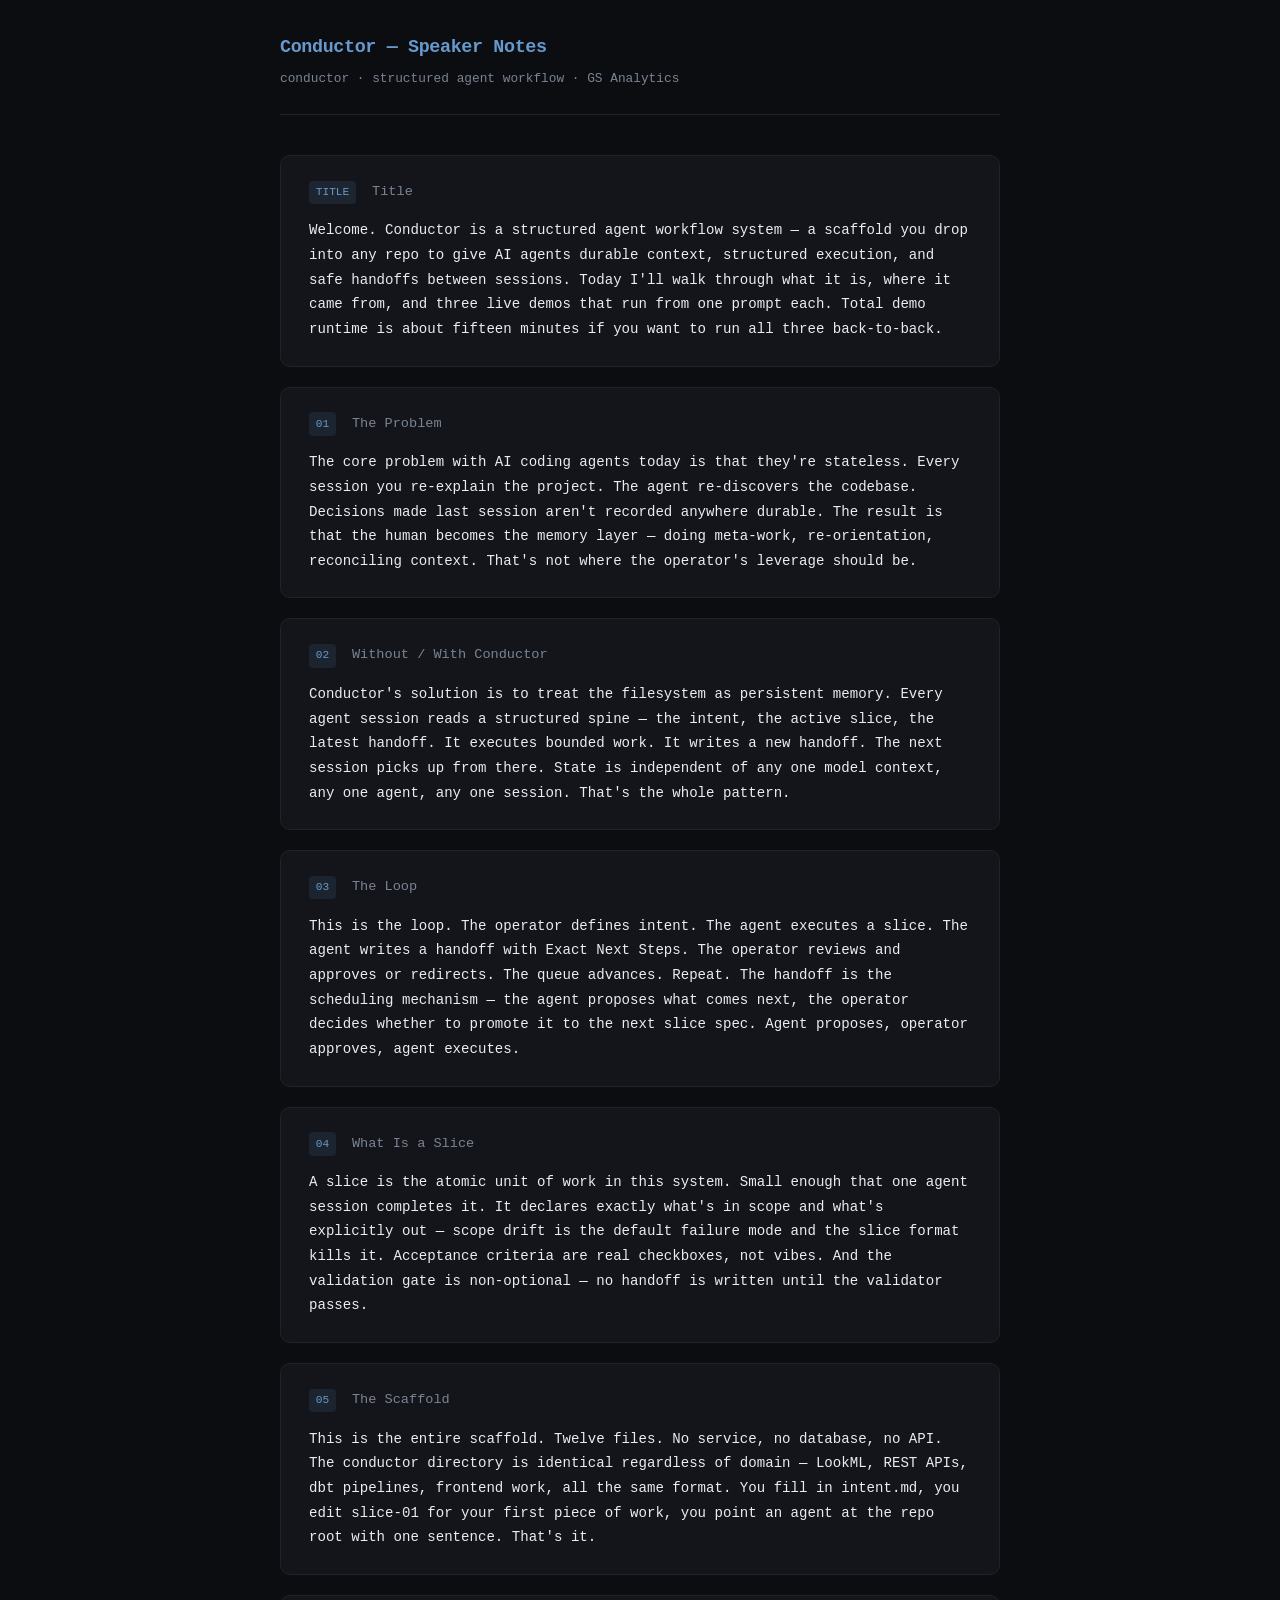
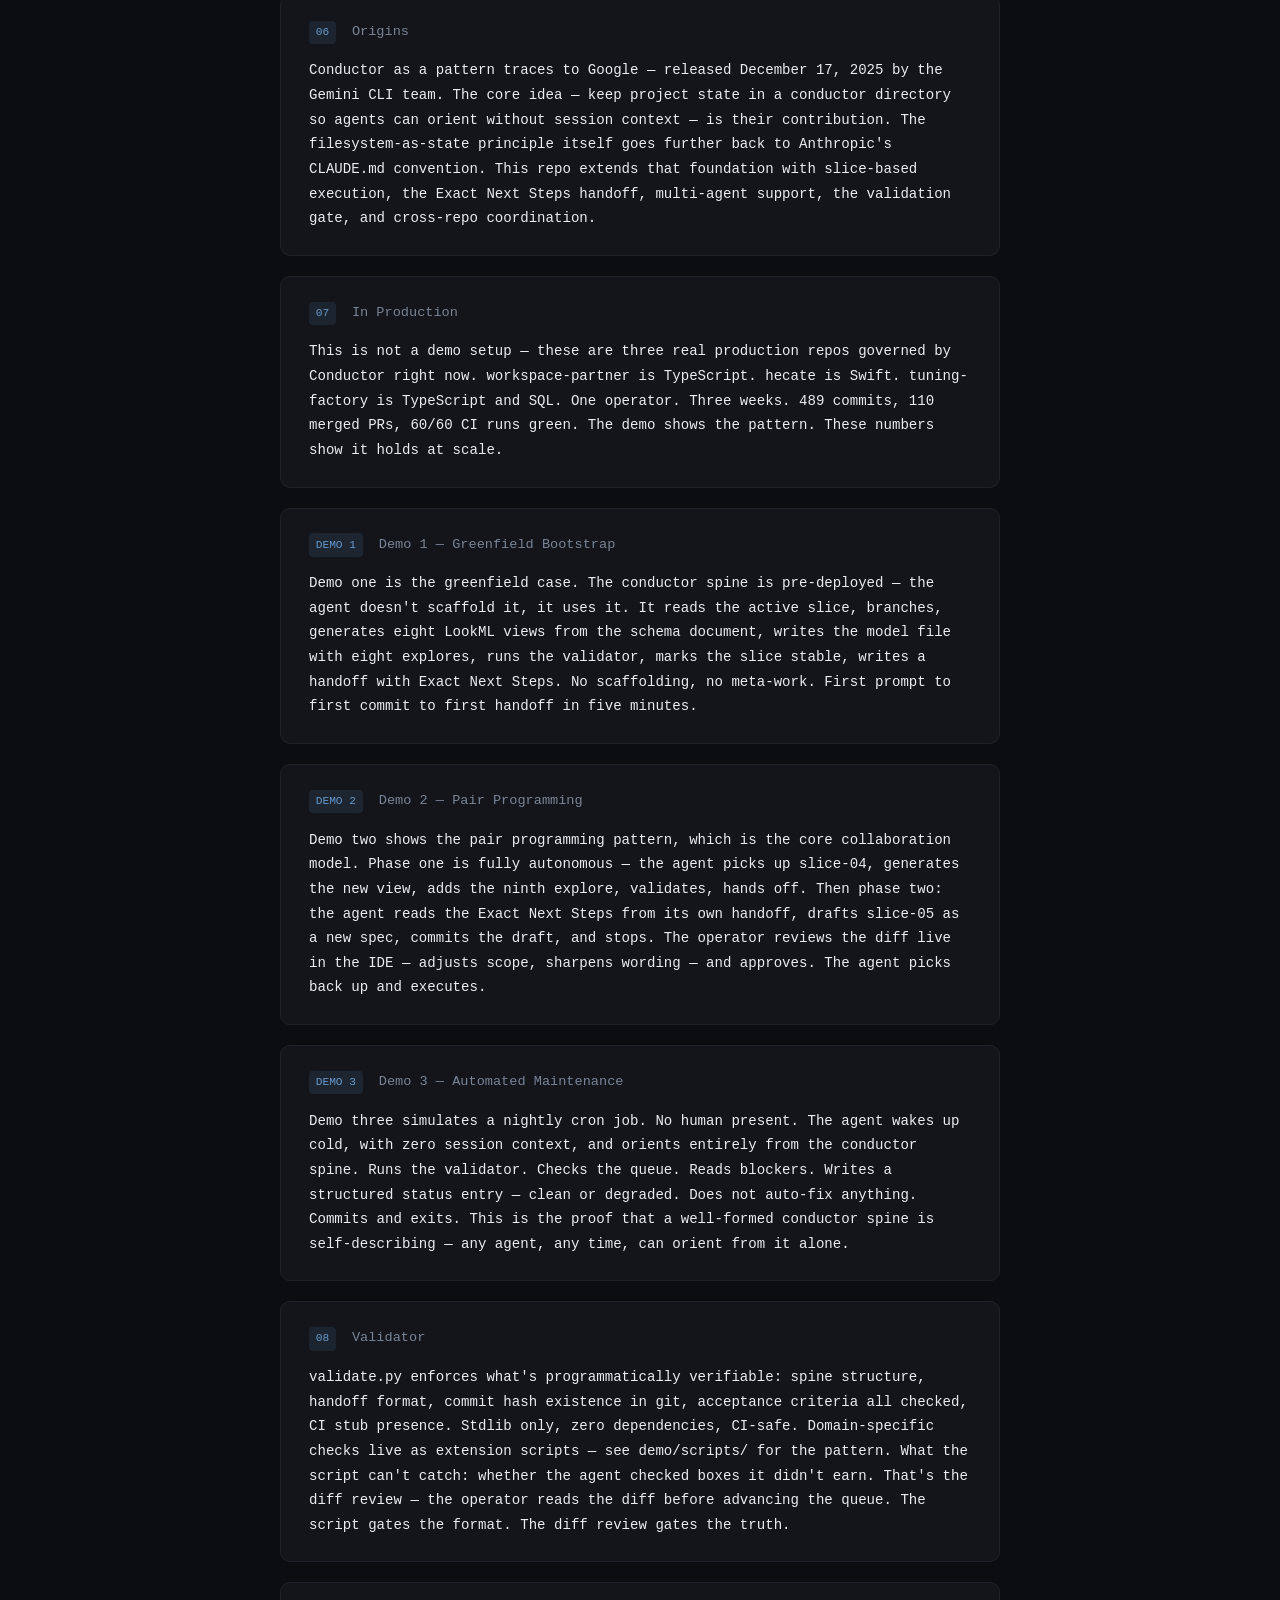
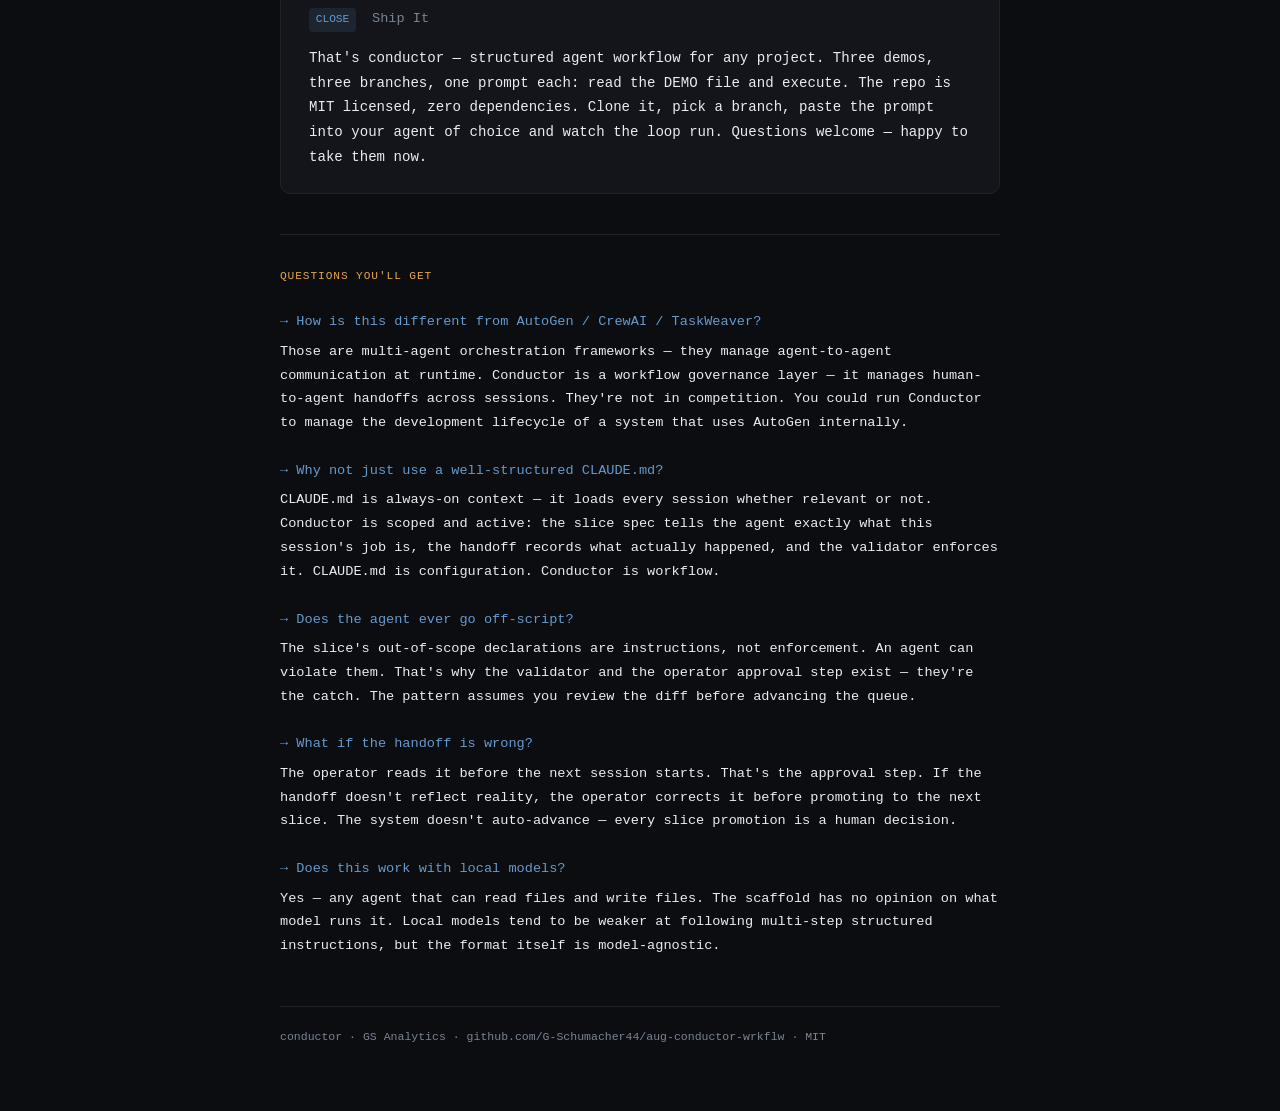
==== commit 9e6b28a3: "feat(deck): add IN PRODUCTION slide, drop Three Demos + Adapt, Q&A on close docs/index.html: - Drop " ====
--- a/docs/notes.html
+++ b/docs/notes.html
@@ -130,9 +130,9 @@
 <div class="slide">
   <div class="slide-header">
     <span class="num">07</span>
-    <span class="title">Three Demos</span>
-  </div>
-  <p class="note">Three demos, three branches, fully independent — you don't need to run demo one before demo two. Each branch is pre-seeded with the right starting state. Greenfield bootstrap on main. Iterative feature with pair programming on demo-2-start. Automated maintenance on demo-3-start. One prompt per demo: read DEMO.md and execute it. Total runtime, all three together: about fifteen minutes.</p>
+    <span class="title">In Production</span>
+  </div>
+  <p class="note">This is not a demo setup — these are three real production repos governed by Conductor right now. workspace-partner is TypeScript. hecate is Swift. tuning-factory is TypeScript and SQL. One operator. Three weeks. 489 commits, 110 merged PRs, 60/60 CI runs green. The demo shows the pattern. These numbers show it holds at scale.</p>
 </div>
 
 <div class="slide">
@@ -169,18 +169,10 @@
 
 <div class="slide">
   <div class="slide-header">
-    <span class="num">09</span>
-    <span class="title">Any Agent · Any Project</span>
-  </div>
-  <p class="note">The scaffold is agent-agnostic. Rename AGENTS.md to match your CLI — that's the only file change needed to switch agents. Same content, just the filename your CLI auto-loads. To adapt for any project: copy the conductor directory, fill in intent.md, edit slice-01, point an agent at the root. The LookML demo is the worked example. The scaffold is the product.</p>
-</div>
-
-<div class="slide">
-  <div class="slide-header">
     <span class="num">CLOSE</span>
     <span class="title">Ship It</span>
   </div>
-  <p class="note">That's conductor — structured agent workflow for any project. Three demos, three branches, one prompt each: read the DEMO file and execute. The repo is on the screen, MIT licensed, zero dependencies. Clone it, pick a branch, paste the prompt into your agent of choice and watch the loop run. Happy to take questions.</p>
+  <p class="note">That's conductor — structured agent workflow for any project. Three demos, three branches, one prompt each: read the DEMO file and execute. The repo is MIT licensed, zero dependencies. Clone it, pick a branch, paste the prompt into your agent of choice and watch the loop run. Questions welcome — happy to take them now.</p>
 </div>
 
 <hr class="divider">
